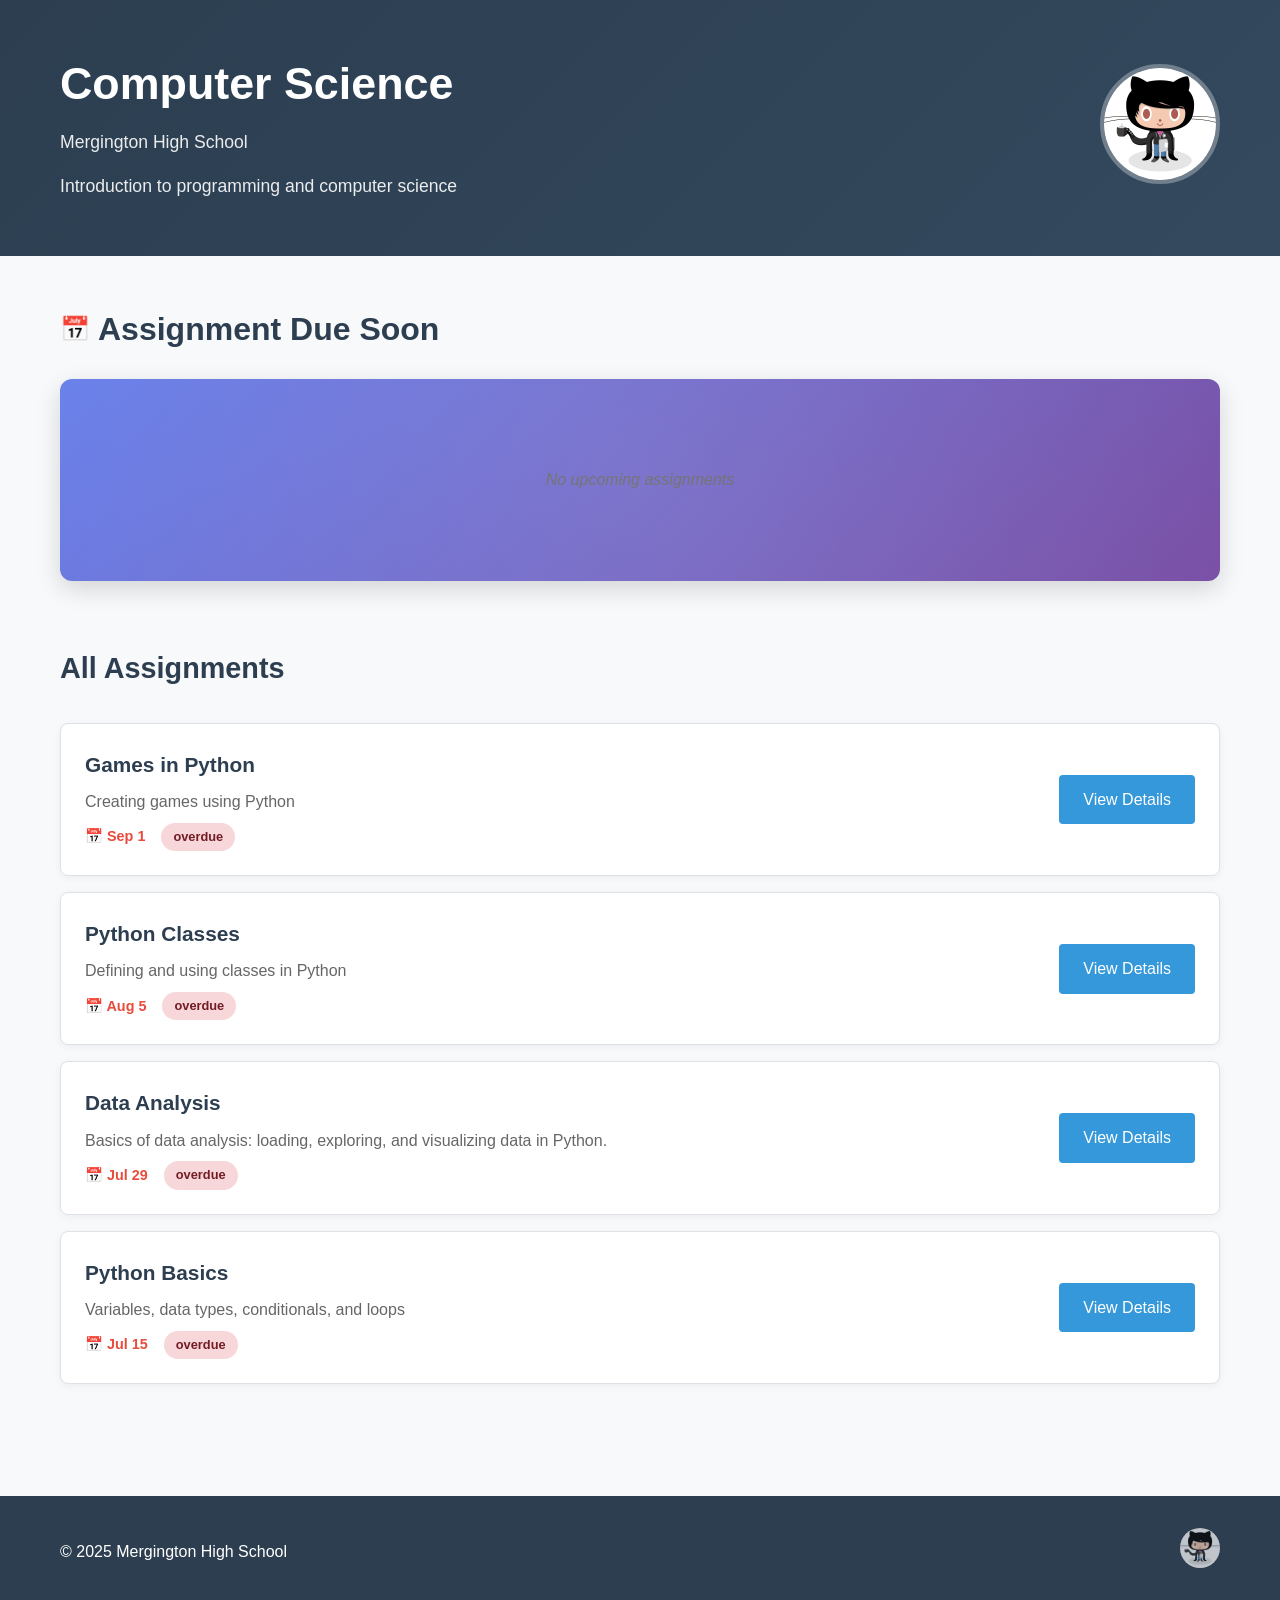
==== index.html @ f7cdb2bb "Initial commit" ====
<!DOCTYPE html>
<html lang="en">
  <head>
    <meta charset="UTF-8" />
    <meta name="viewport" content="width=device-width, initial-scale=1.0" />
    <title>Mergington High School - Computer Science</title>
    <link rel="stylesheet" href="assets/css/styles.css" />
  </head>
  <body>
    <header class="header">
      <div class="container">
        <div class="header-content">
          <div class="header-text">
            <h1 id="course-title">Computer Science</h1>
            <p id="course-info">Loading course information...</p>
            <p id="course-description" class="course-desc">Access your assignments and course materials below.</p>
          </div>
          <div class="header-mascot">
            <img src="assets/images/codercat.jpg" alt="Codercat" class="octocat-mascot" />
          </div>
        </div>
      </div>
    </header>

    <main class="main">
      <div class="container">
        <!-- Next Due Assignment Section -->
        <section class="next-due-section">
          <h2><span class="highlight-text">📅</span> Assignment Due Soon</h2>
          <div id="next-due-assignment" class="next-due-card">
            <div class="loading">Loading next assignment...</div>
          </div>
        </section>

        <!-- All Assignments Section -->
        <section class="assignments">
          <h2>All Assignments</h2>
          <div id="assignments-list" class="assignments-list">
            <!-- Assignments will be loaded dynamically -->
            <div class="loading">Loading assignments...</div>
          </div>
        </section>
      </div>
    </main>

    <footer class="footer">
      <div class="container">
        <div class="footer-content">
          <p>&copy; 2025 Mergington High School</p>
          <div class="footer-octocat">
            <img src="assets/images/codercat.jpg" alt="Footer Codercat" class="footer-mascot" />
          </div>
        </div>
      </div>
    </footer>

    <script src="assets/js/script.js"></script>
  </body>
</html>
---- assets/css/styles.css ----
/* Mergington High School - Computer Science Portal Styles */

:root {
  --primary-color: #2c3e50;
  --secondary-color: #3498db;
  --accent-color: #e74c3c;
  --background-color: #f8f9fa;
  --text-color: #2c3e50;
  --border-color: #dee2e6;
  --shadow: 0 2px 4px rgba(0, 0, 0, 0.1);
}

* {
  margin: 0;
  padding: 0;
  box-sizing: border-box;
}

body {
  font-family: "Segoe UI", Tahoma, Geneva, Verdana, sans-serif;
  line-height: 1.6;
  color: var(--text-color);
  background-color: var(--background-color);
}

.container {
  max-width: 1200px;
  margin: 0 auto;
  padding: 0 20px;
}

/* Header */
.header {
  background: linear-gradient(135deg, var(--primary-color), #34495e);
  color: white;
  padding: 3rem 0;
}

.header-content {
  display: flex;
  justify-content: space-between;
  align-items: center;
  gap: 2rem;
}

.header-text {
  flex: 1;
}

.header h1 {
  font-size: 2.8rem;
  margin-bottom: 0.5rem;
  font-weight: 700;
}

.header p {
  font-size: 1.1rem;
  opacity: 0.9;
  margin-bottom: 0.5rem;
}

.course-desc {
  font-size: 1rem;
  opacity: 0.8;
  margin-top: 1rem;
}

.header-mascot {
  flex-shrink: 0;
}

.octocat-mascot {
  width: 120px;
  height: 120px;
  border-radius: 50%;
  border: 4px solid rgba(255, 255, 255, 0.3);
  object-fit: cover;
  animation: float 3s ease-in-out infinite;
}

@keyframes float {
  0%, 100% { transform: translateY(0px); }
  50% { transform: translateY(-10px); }
}

/* Main Content */
.main {
  padding: 3rem 0;
}

/* Next Due Assignment Section */
.next-due-section {
  margin-bottom: 4rem;
}

.next-due-section h2 {
  color: var(--primary-color);
  margin-bottom: 1.5rem;
  font-size: 2rem;
  display: flex;
  align-items: center;
  gap: 0.5rem;
}

.highlight-text {
  font-size: 1.5rem;
}

.next-due-card {
  background: linear-gradient(135deg, #667eea 0%, #764ba2 100%);
  color: white;
  padding: 2.5rem;
  border-radius: 12px;
  box-shadow: 0 8px 25px rgba(0, 0, 0, 0.15);
  position: relative;
  overflow: hidden;
}

.next-due-card::before {
  content: '';
  position: absolute;
  top: -50%;
  right: -50%;
  width: 200%;
  height: 200%;
  background: radial-gradient(circle, rgba(255,255,255,0.1) 0%, transparent 70%);
  animation: shimmer 4s ease-in-out infinite;
}

@keyframes shimmer {
  0%, 100% { transform: rotate(0deg); }
  50% { transform: rotate(180deg); }
}

.next-due-card h3 {
  font-size: 2rem;
  margin-bottom: 1rem;
  position: relative;
  z-index: 2;
}

.next-due-card p {
  font-size: 1.1rem;
  margin-bottom: 1.5rem;
  opacity: 0.9;
  position: relative;
  z-index: 2;
}

.next-due-meta {
  display: flex;
  justify-content: space-between;
  align-items: center;
  margin-bottom: 1.5rem;
  position: relative;
  z-index: 2;
}

.next-due-date {
  background: rgba(255, 255, 255, 0.2);
  padding: 0.5rem 1rem;
  border-radius: 20px;
  font-weight: bold;
}

.next-due-urgency {
  padding: 0.5rem 1rem;
  border-radius: 20px;
  font-weight: bold;
  background: rgba(231, 76, 60, 0.9);
}

.next-due-urgency.medium {
  background: rgba(241, 196, 15, 0.9);
}

.next-due-urgency.low {
  background: rgba(39, 174, 96, 0.9);
}

.next-due-actions {
  position: relative;
  z-index: 2;
}

.btn-next-due {
  background: rgba(255, 255, 255, 0.2);
  color: white;
  border: 2px solid rgba(255, 255, 255, 0.3);
  padding: 1rem 2rem;
  font-size: 1.1rem;
  font-weight: 600;
  transition: all 0.3s ease;
}

.btn-next-due:hover {
  background: rgba(255, 255, 255, 0.1);
  border-color: rgba(255, 255, 255, 0.5);
  transform: translateY(-2px);
}

/* Assignments Grid */
.assignments h2 {
  color: var(--primary-color);
  margin-bottom: 2rem;
  font-size: 1.8rem;
}

.assignments-list {
  display: flex;
  flex-direction: column;
  gap: 1rem;
}

.assignment-row {
  background: white;
  border-radius: 8px;
  padding: 1.5rem;
  box-shadow: 0 2px 8px rgba(0, 0, 0, 0.05);
  border: 1px solid var(--border-color);
  transition: all 0.2s ease;
  display: flex;
  justify-content: space-between;
  align-items: center;
}

.assignment-row:hover {
  box-shadow: 0 4px 15px rgba(0, 0, 0, 0.1);
  transform: translateX(5px);
}

.assignment-info {
  flex: 1;
}

.assignment-info h3 {
  color: var(--primary-color);
  margin-bottom: 0.5rem;
  font-size: 1.3rem;
}

.assignment-info p {
  color: #666;
  margin-bottom: 0.5rem;
}

.assignment-quick-meta {
  display: flex;
  gap: 1rem;
  align-items: center;
  font-size: 0.9rem;
}

.assignment-actions-compact {
  display: flex;
  gap: 1rem;
  align-items: center;
}



.due-date {
  color: var(--accent-color);
  font-weight: bold;
}

.status {
  padding: 0.25rem 0.75rem;
  border-radius: 20px;
  font-size: 0.8rem;
  font-weight: bold;
}

.status.active {
  background-color: #d4edda;
  color: #155724;
}

.status.overdue {
  background-color: #f8d7da;
  color: #721c24;
}

/* Buttons */
.btn {
  display: inline-block;
  padding: 0.75rem 1.5rem;
  text-decoration: none;
  border-radius: 4px;
  transition: all 0.2s ease;
  font-weight: 500;
  text-align: center;
  border: none;
  cursor: pointer;
}

.btn-primary {
  background-color: var(--secondary-color);
  color: white;
}

.btn-primary:hover {
  background-color: #2980b9;
}

.btn-download {
  background-color: var(--accent-color);
  color: white;
  font-size: 0.9rem;
  margin-left: 0.5rem;
}

.btn-download:hover {
  background-color: #c0392b;
}

.assignment-actions {
  display: flex;
  gap: 0.5rem;
  flex-wrap: wrap;
}

/* Assignment Page */
.assignment-header {
  background-color: white;
  padding: 2rem 0;
  border-bottom: 1px solid var(--border-color);
}

.assignment-content {
  background-color: white;
  padding: 2rem;
  margin: 2rem 0;
  border-radius: 8px;
  box-shadow: var(--shadow);
}

.assignment-content h1,
.assignment-content h2,
.assignment-content h3 {
  color: var(--primary-color);
  margin-top: 2rem;
  margin-bottom: 1rem;
}

.assignment-content h1:first-child {
  margin-top: 0;
}

.assignment-content ul {
  padding-left: 2rem;
  margin-bottom: 1rem;
}

.assignment-content li {
  margin-bottom: 0.5rem;
}

.downloads-section {
  background-color: #f8f9fa;
  padding: 1.5rem;
  border-radius: 8px;
  margin: 2rem 0;
  border-left: 4px solid var(--secondary-color);
}

.downloads-section h3 {
  margin-bottom: 1rem;
  color: var(--primary-color);
}

/* Navigation */
.nav-back {
  display: inline-block;
  margin-bottom: 2rem;
  color: var(--secondary-color);
  text-decoration: none;
  font-weight: 500;
}

.nav-back:hover {
  text-decoration: underline;
}

/* Loading and Error States */
.loading {
  text-align: center;
  padding: 3rem;
  color: #666;
  font-style: italic;
}

.error {
  background-color: #f8d7da;
  color: #721c24;
  padding: 1rem;
  border-radius: 4px;
  margin: 1rem 0;
}

/* Footer */
.footer {
  background-color: var(--primary-color);
  color: white;
  padding: 2rem 0;
  margin-top: 4rem;
}

.footer-content {
  display: flex;
  justify-content: space-between;
  align-items: center;
}

.footer-mascot {
  width: 40px;
  height: 40px;
  border-radius: 50%;
  object-fit: cover;
  opacity: 0.7;
  transition: opacity 0.3s ease;
}

.footer-mascot:hover {
  opacity: 1;
}

/* Responsive Design */
@media (max-width: 768px) {
  .header h1 {
    font-size: 2rem;
  }
  
  .header-content {
    flex-direction: column;
    text-align: center;
  }
  
  .octocat-mascot {
    width: 80px;
    height: 80px;
  }
  
  .next-due-card {
    padding: 2rem;
  }
  
  .next-due-meta {
    flex-direction: column;
    align-items: flex-start;
    gap: 1rem;
  }

  .assignment-row {
    flex-direction: column;
    align-items: flex-start;
    gap: 1rem;
  }
  
  .assignment-actions-compact {
    width: 100%;
    justify-content: flex-start;
  }
  
  .footer-content {
    flex-direction: column;
    gap: 1rem;
    text-align: center;
  }

  .assignment-actions {
    flex-direction: column;
  }
}
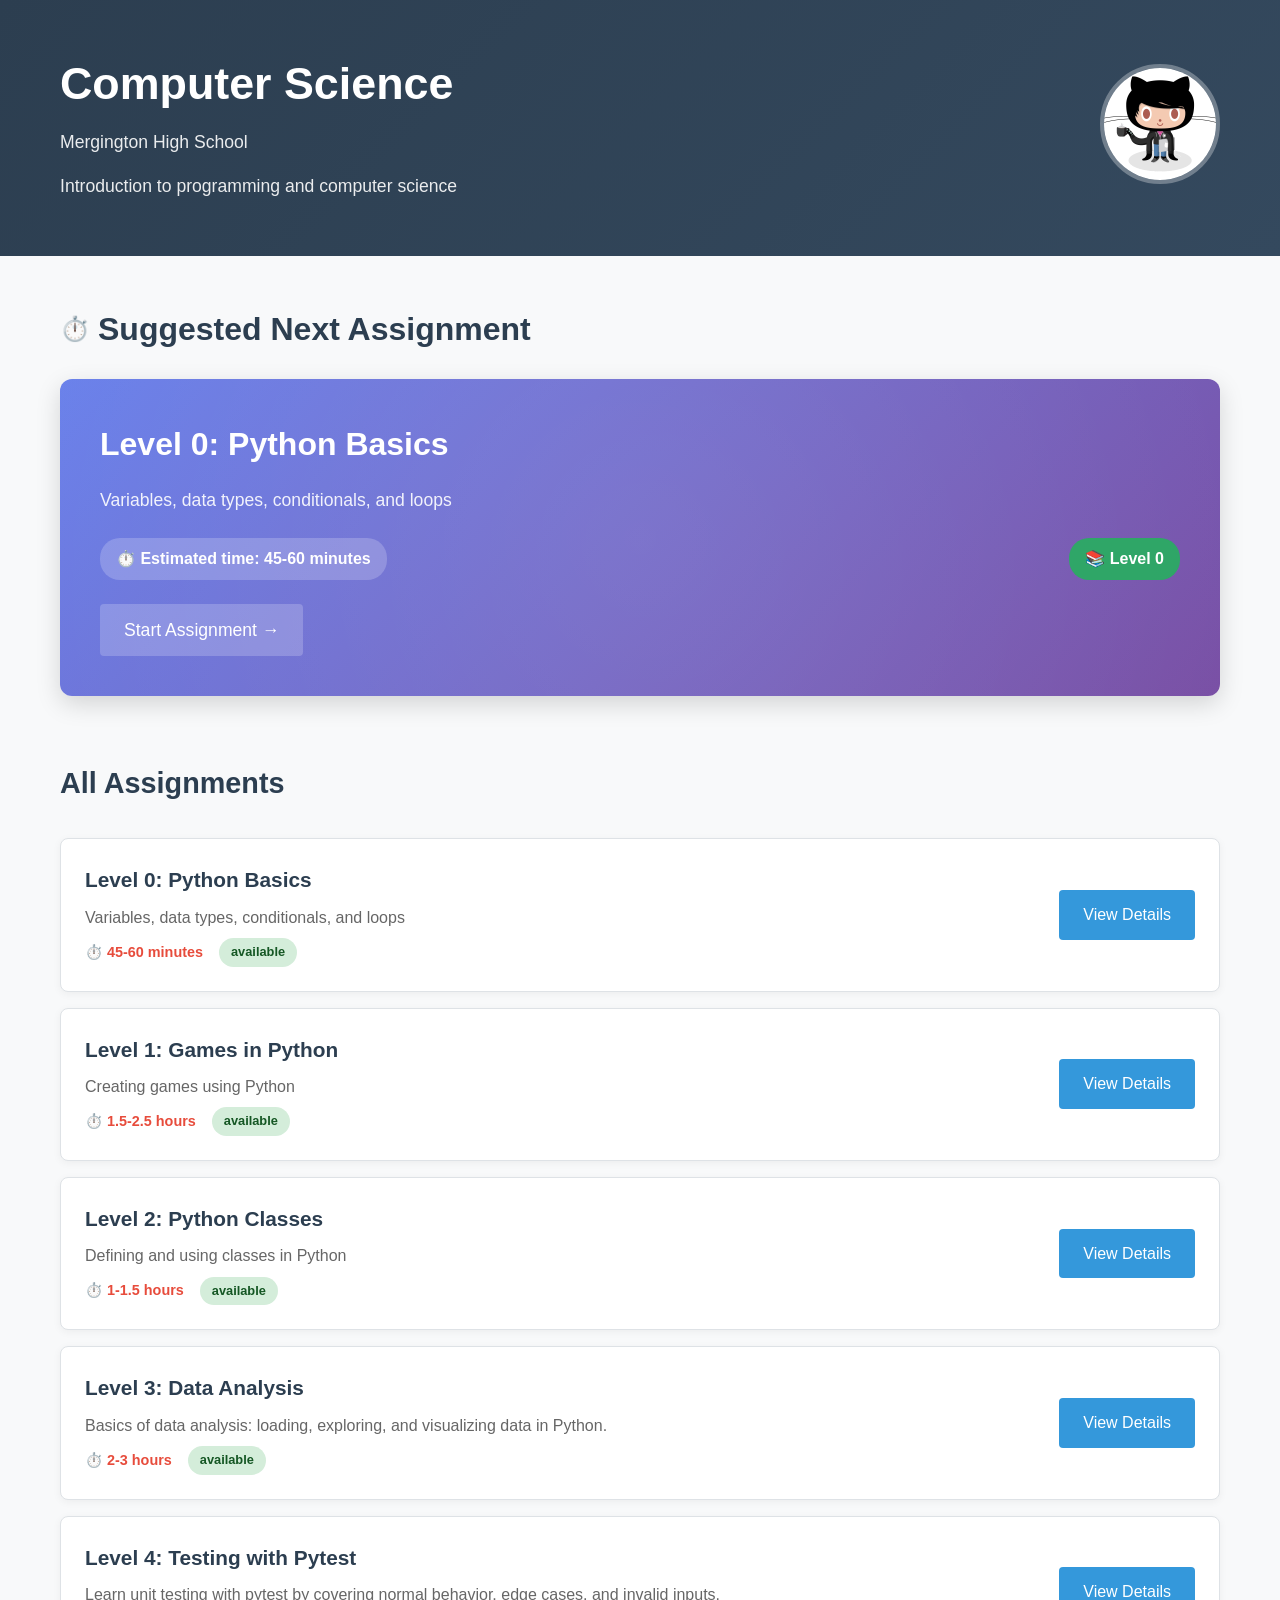
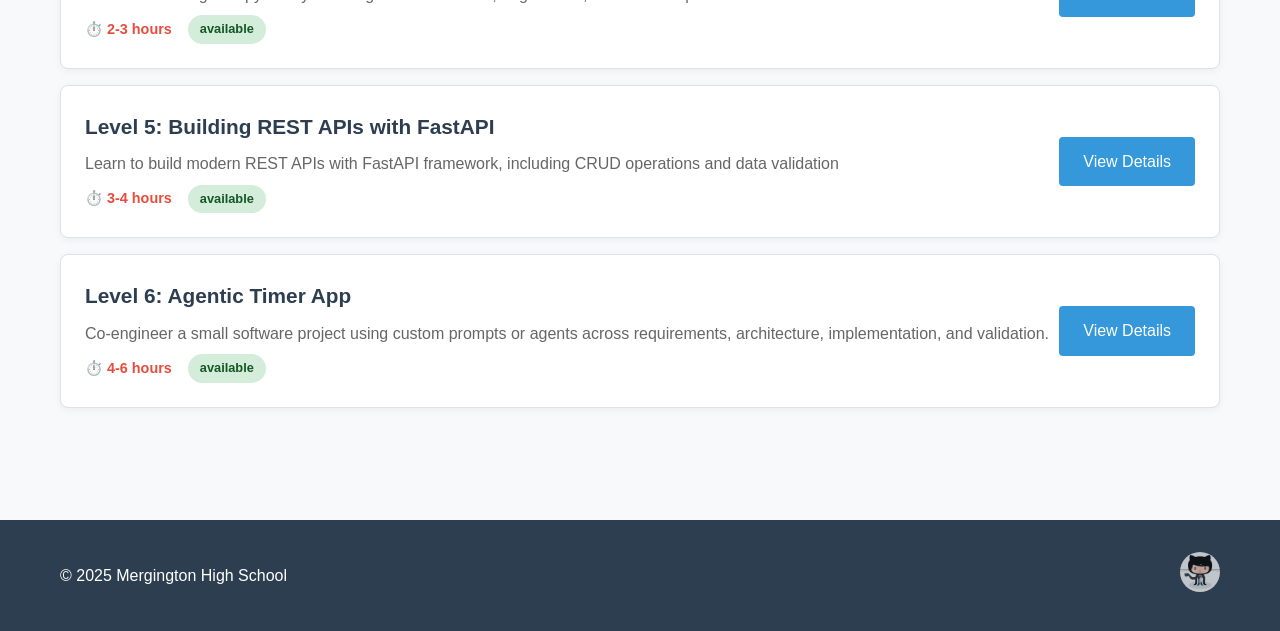
==== commit 53945e2a: "Add agentic assignment guidelines, update assignment configurations, and enhance UI elements - Intro" ====
--- a/index.html
+++ b/index.html
@@ -24,11 +24,11 @@
 
     <main class="main">
       <div class="container">
-        <!-- Next Due Assignment Section -->
+        <!-- Suggested Assignment Section -->
         <section class="next-due-section">
-          <h2><span class="highlight-text">📅</span> Assignment Due Soon</h2>
+          <h2><span class="highlight-text">⏱️</span> Suggested Next Assignment</h2>
           <div id="next-due-assignment" class="next-due-card">
-            <div class="loading">Loading next assignment...</div>
+            <div class="loading">Loading suggested assignment...</div>
           </div>
         </section>
 
--- a/assets/css/styles.css
+++ b/assets/css/styles.css
@@ -259,7 +259,7 @@
 
 
 
-.due-date {
+.time-estimate {
   color: var(--accent-color);
   font-weight: bold;
 }
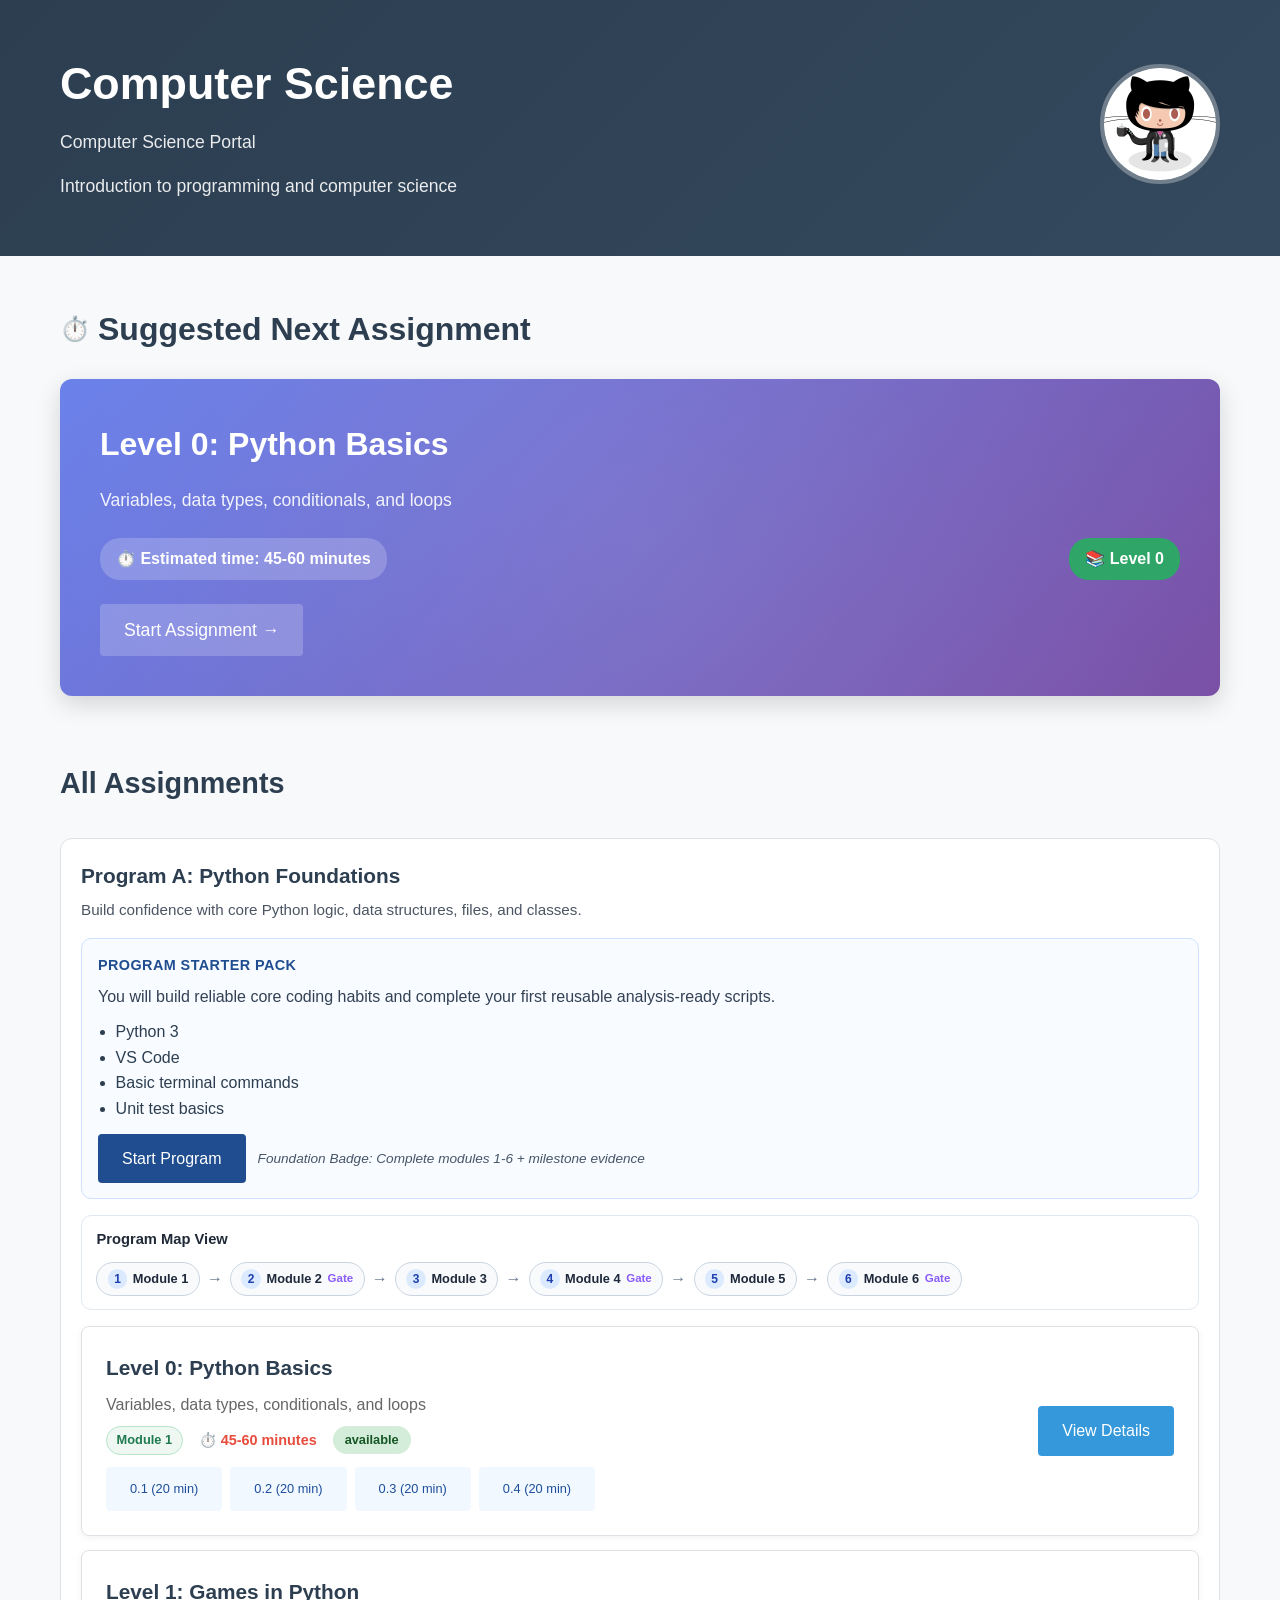
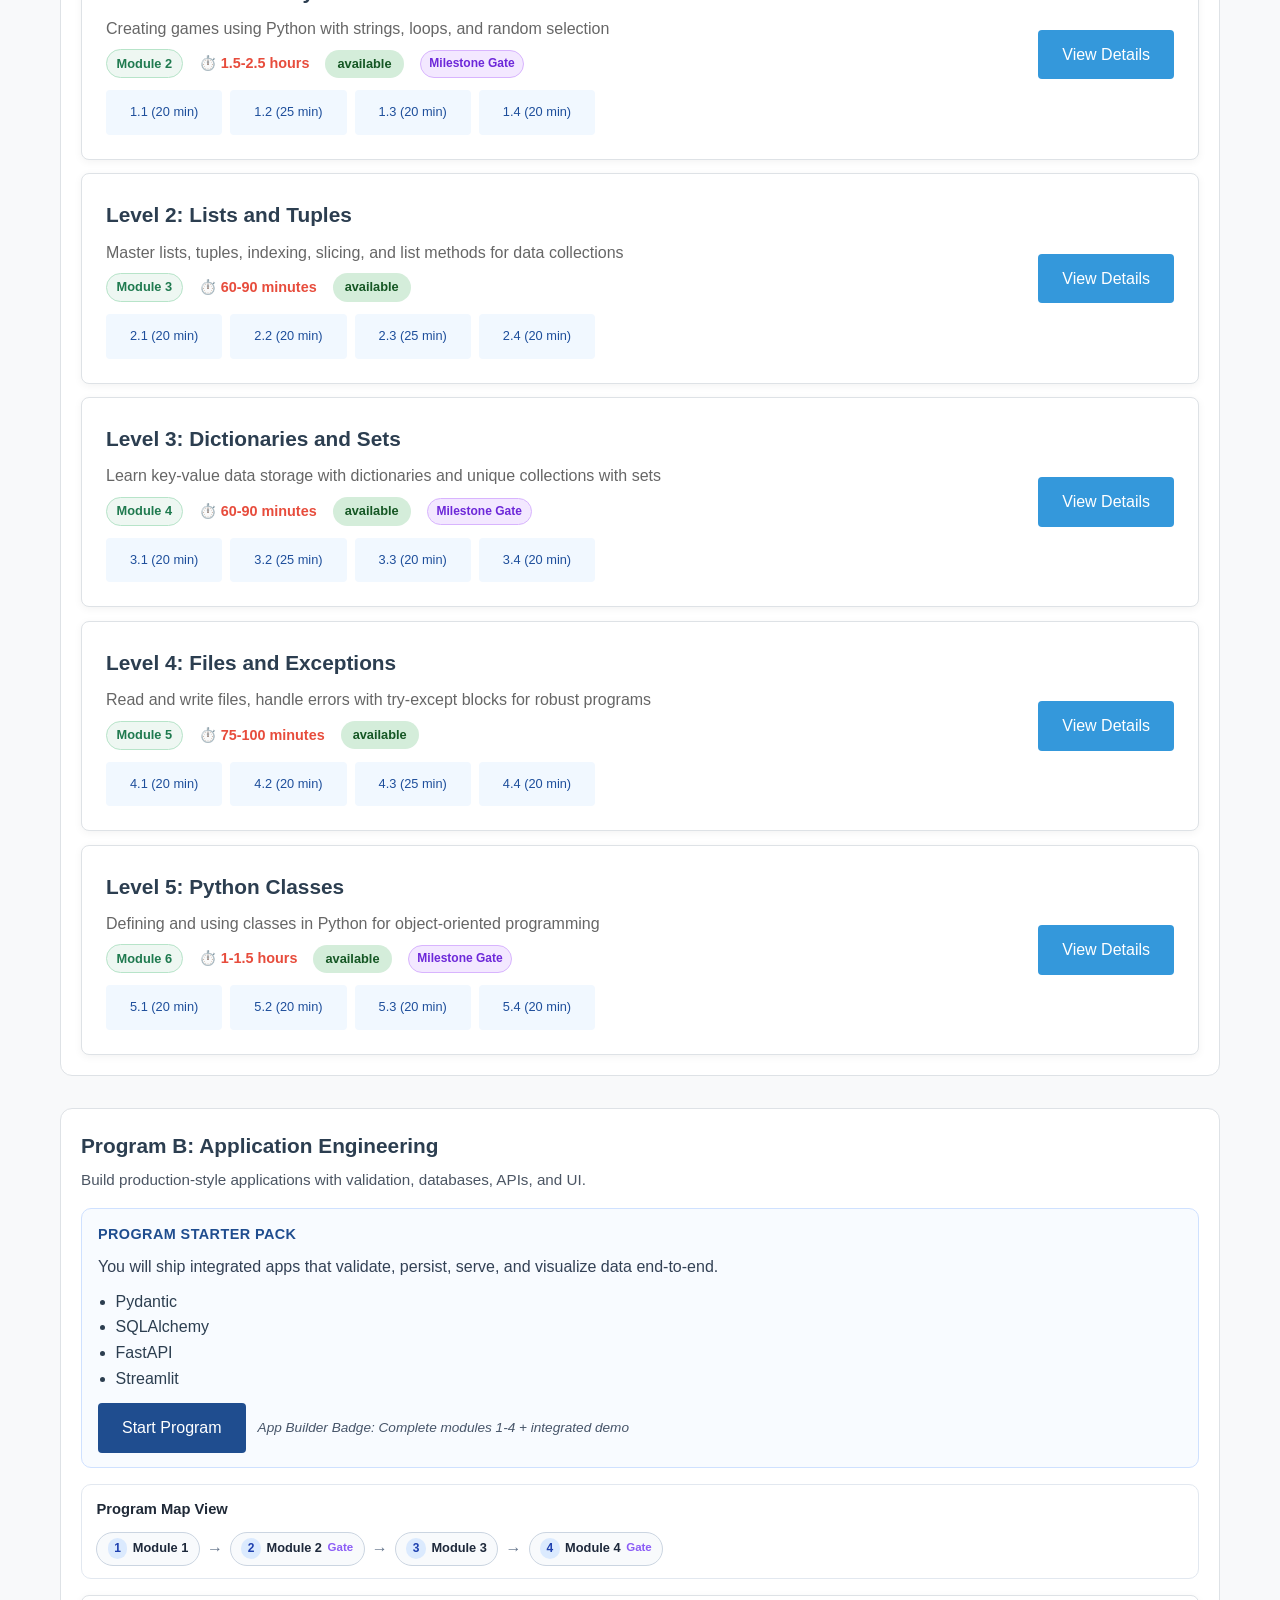
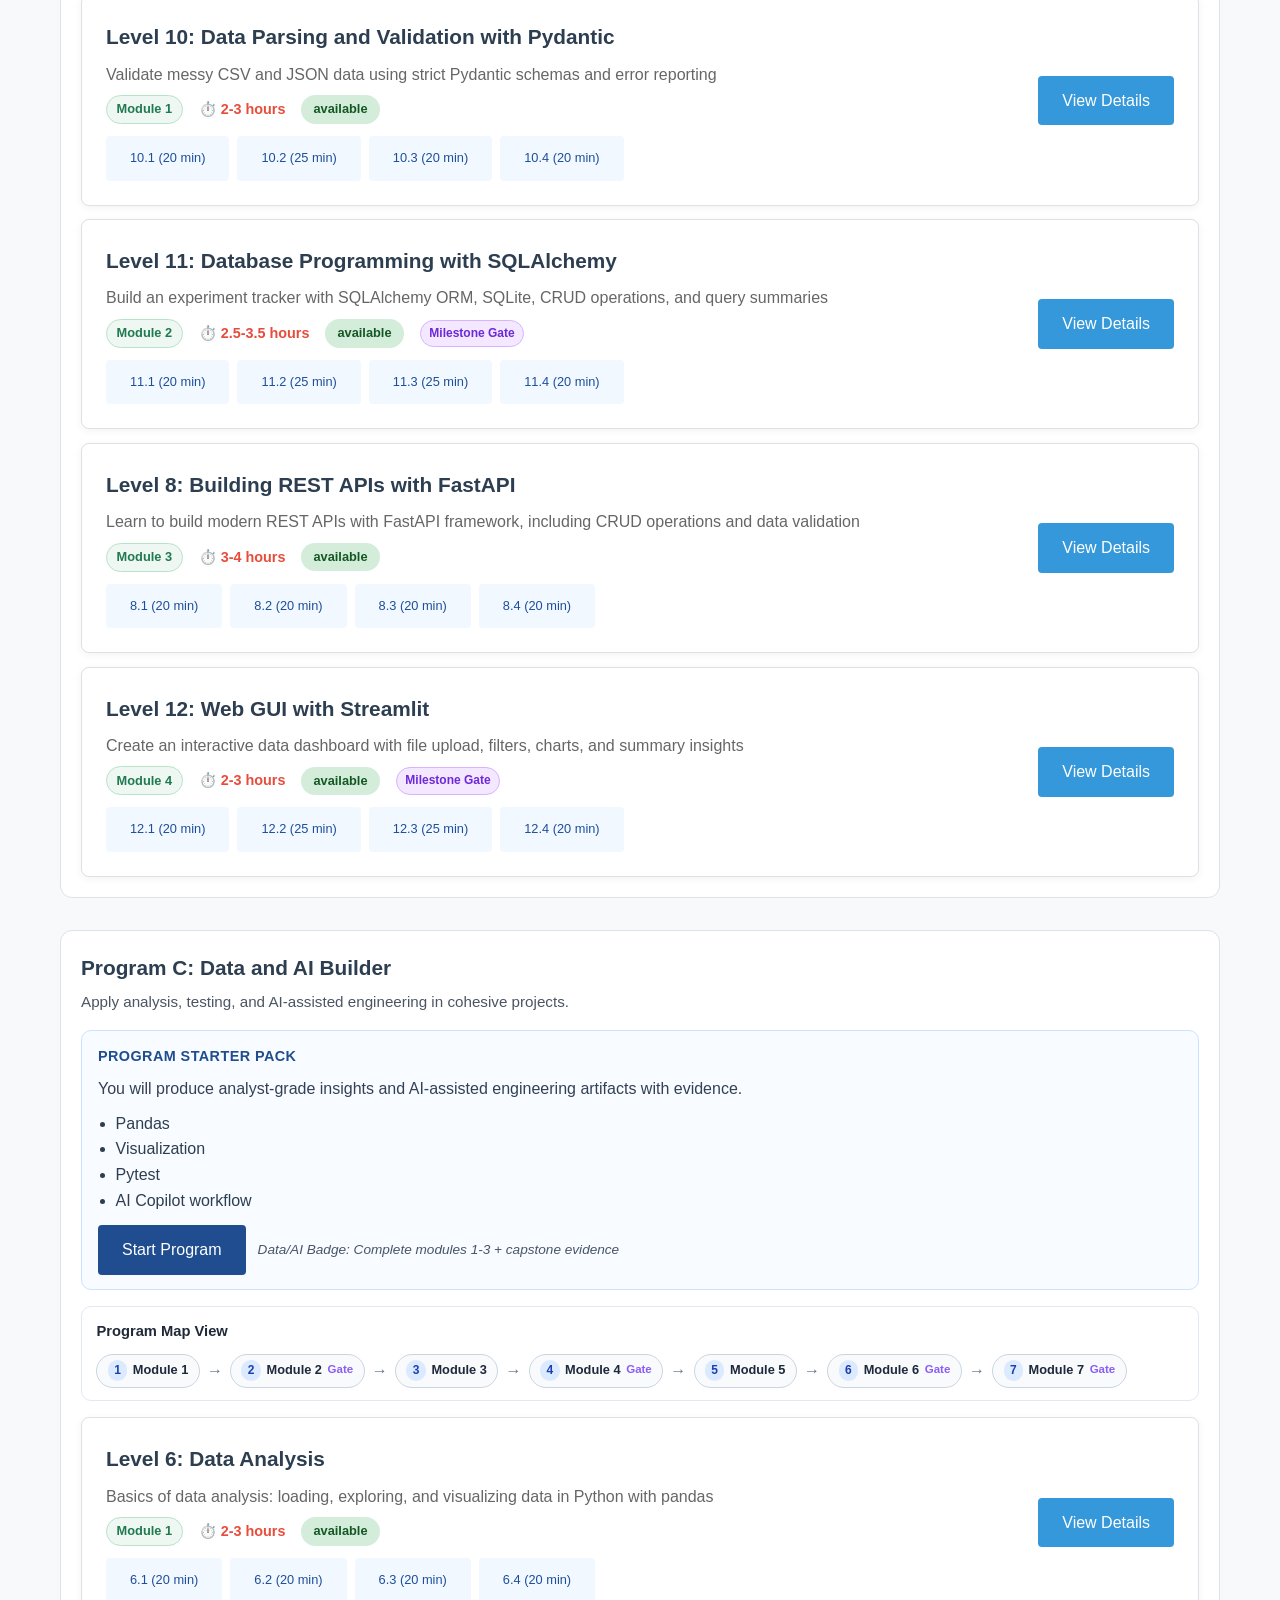
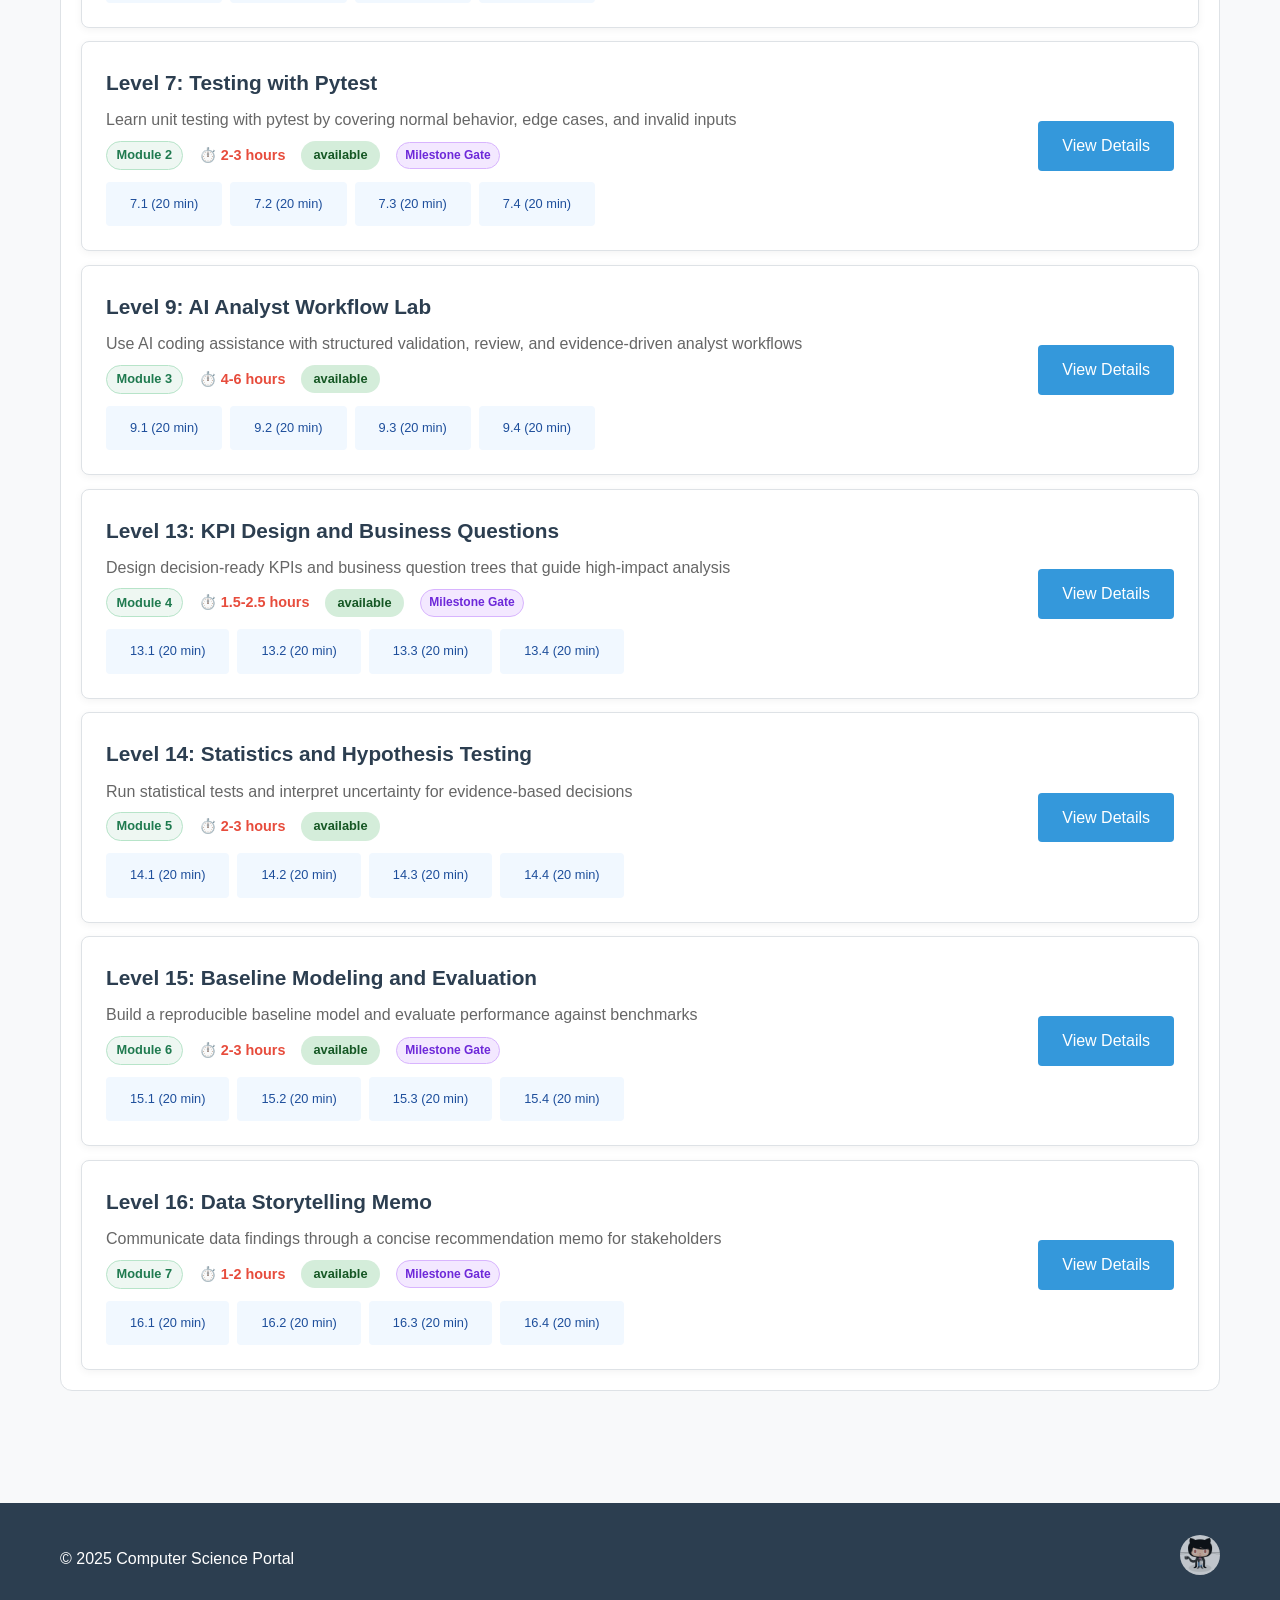
==== commit 9c852ce3: "Refactor assignments and update curriculum structure - Updated assignment titles and objectives to r" ====
--- a/index.html
+++ b/index.html
@@ -3,7 +3,7 @@
   <head>
     <meta charset="UTF-8" />
     <meta name="viewport" content="width=device-width, initial-scale=1.0" />
-    <title>Mergington High School - Computer Science</title>
+    <title>Computer Science Portal</title>
     <link rel="stylesheet" href="assets/css/styles.css" />
   </head>
   <body>
@@ -46,7 +46,7 @@
     <footer class="footer">
       <div class="container">
         <div class="footer-content">
-          <p>&copy; 2025 Mergington High School</p>
+          <p>&copy; 2025 Computer Science Portal</p>
           <div class="footer-octocat">
             <img src="assets/images/codercat.jpg" alt="Footer Codercat" class="footer-mascot" />
           </div>
--- a/assets/css/styles.css
+++ b/assets/css/styles.css
@@ -1,4 +1,4 @@
-/* Mergington High School - Computer Science Portal Styles */
+/* Computer Science Portal Styles */
 
 :root {
   --primary-color: #2c3e50;
@@ -209,7 +209,150 @@
 .assignments-list {
   display: flex;
   flex-direction: column;
-  gap: 1rem;
+  gap: 2rem;
+}
+
+.program-section {
+  background: #ffffff;
+  border: 1px solid var(--border-color);
+  border-radius: 12px;
+  padding: 1.25rem;
+}
+
+.program-title {
+  color: var(--primary-color);
+  font-size: 1.3rem;
+  margin-bottom: 0.35rem;
+}
+
+.program-description {
+  color: #4b5563;
+  margin-bottom: 1rem;
+  font-size: 0.95rem;
+}
+
+.program-assignment-list {
+  display: flex;
+  flex-direction: column;
+  gap: 0.85rem;
+}
+
+.starter-pack-card {
+  background: #f8fbff;
+  border: 1px solid #cfe1ff;
+  border-radius: 10px;
+  margin-bottom: 1rem;
+  padding: 0.9rem 1rem;
+}
+
+.starter-pack-head {
+  color: #1f4d8f;
+  font-size: 0.9rem;
+  font-weight: 700;
+  letter-spacing: 0.03em;
+  text-transform: uppercase;
+}
+
+.starter-pack-outcome {
+  color: #334155;
+  margin: 0.45rem 0 0.6rem;
+}
+
+.starter-pack-tools {
+  margin: 0;
+  padding-left: 1.1rem;
+}
+
+.starter-pack-actions {
+  align-items: center;
+  display: flex;
+  flex-wrap: wrap;
+  gap: 0.75rem;
+  margin-top: 0.75rem;
+}
+
+.btn-starter {
+  background: #1f4d8f;
+  color: #fff;
+}
+
+.starter-badge-goal {
+  color: #475569;
+  font-size: 0.85rem;
+  font-style: italic;
+}
+
+.program-map-wrap {
+  background: #fff;
+  border: 1px solid #e2e8f0;
+  border-radius: 10px;
+  margin-bottom: 1rem;
+  padding: 0.8rem 0.9rem;
+}
+
+.program-map-title {
+  color: #1f2937;
+  font-size: 0.92rem;
+  font-weight: 700;
+  margin-bottom: 0.65rem;
+}
+
+.program-map-track {
+  align-items: center;
+  display: flex;
+  flex-wrap: wrap;
+  gap: 0.45rem;
+}
+
+.program-map-node {
+  background: #f8fafc;
+  border: 1px solid #cbd5e1;
+  border-radius: 999px;
+  color: #1e293b;
+  display: inline-flex;
+  gap: 0.35rem;
+  padding: 0.35rem 0.65rem;
+  text-decoration: none;
+}
+
+.program-map-node:hover {
+  background: #e2e8f0;
+}
+
+.program-map-index {
+  background: #dbeafe;
+  border-radius: 999px;
+  color: #1e40af;
+  font-size: 0.75rem;
+  font-weight: 700;
+  line-height: 1;
+  padding: 0.25rem 0.4rem;
+}
+
+.program-map-label {
+  font-size: 0.8rem;
+  font-weight: 600;
+}
+
+.program-map-gate {
+  color: #8b5cf6;
+  font-size: 0.72rem;
+  font-weight: 700;
+}
+
+.program-map-arrow {
+  color: #64748b;
+  font-weight: 700;
+}
+
+.milestone-chip {
+  background: #f3e8ff;
+  border: 1px solid #d8b4fe;
+  border-radius: 999px;
+  color: #6d28d9;
+  font-size: 0.75rem;
+  font-weight: 700;
+  padding: 0.2rem 0.55rem;
 }
 
 .assignment-row {
@@ -251,10 +394,39 @@
   font-size: 0.9rem;
 }
 
+.module-sequence {
+  background: #eef7f2;
+  color: #1f7a4f;
+  border: 1px solid #b7e4c9;
+  border-radius: 999px;
+  font-weight: 600;
+  padding: 0.2rem 0.6rem;
+  font-size: 0.8rem;
+}
+
 .assignment-actions-compact {
   display: flex;
   gap: 1rem;
   align-items: center;
+}
+
+.assignment-chunks {
+  display: flex;
+  flex-wrap: wrap;
+  gap: 0.5rem;
+  margin-top: 0.75rem;
+}
+
+.btn-chunk {
+  background: #f1f8ff;
+  border: 1px solid #b7d4ff;
+  color: #1d4e9b;
+  font-size: 0.8rem;
+  padding: 0.4rem 0.65rem;
+}
+
+.btn-chunk:hover {
+  background: #dcecff;
 }
 
 
@@ -367,6 +539,93 @@
 .downloads-section h3 {
   margin-bottom: 1rem;
   color: var(--primary-color);
+}
+
+.progress-banner {
+  background: #f7fbff;
+  border: 1px solid #cfe3ff;
+  border-radius: 8px;
+  margin-bottom: 1.5rem;
+  padding: 1rem;
+}
+
+.progress-grid {
+  display: grid;
+  gap: 1rem;
+  grid-template-columns: repeat(auto-fit, minmax(220px, 1fr));
+}
+
+.progress-card h3 {
+  color: var(--primary-color);
+  font-size: 1rem;
+  margin: 0 0 0.35rem;
+}
+
+.progress-link {
+  color: var(--secondary-color);
+  font-weight: 600;
+  text-decoration: none;
+}
+
+.progress-link:hover {
+  text-decoration: underline;
+}
+
+.progress-empty {
+  color: #5f6b7a;
+  font-style: italic;
+}
+
+.narrative-flow-card {
+  background: #fffbeb;
+  border: 1px solid #fde68a;
+  border-radius: 8px;
+  margin-bottom: 1rem;
+  padding: 0.9rem 1rem;
+}
+
+.narrative-flow-card h3 {
+  color: #92400e;
+  margin: 0 0 0.5rem;
+}
+
+.narrative-flow-card p {
+  color: #3f3f46;
+  margin: 0.3rem 0;
+}
+
+.narrative-hook {
+  font-style: italic;
+}
+
+.narrative-meta {
+  display: flex;
+  flex-wrap: wrap;
+  gap: 0.45rem;
+  margin-top: 0.5rem;
+}
+
+.narrative-pill {
+  background: #fff;
+  border: 1px solid #fcd34d;
+  border-radius: 999px;
+  color: #78350f;
+  font-size: 0.78rem;
+  font-weight: 600;
+  padding: 0.2rem 0.55rem;
+}
+
+.milestone-gate-card {
+  background: #f5f3ff;
+  border: 1px solid #ddd6fe;
+  border-radius: 8px;
+  color: #4c1d95;
+  margin-bottom: 1rem;
+  padding: 0.85rem 1rem;
+}
+
+.milestone-gate-card p {
+  margin: 0.35rem 0 0;
 }
 
 /* Navigation */
@@ -472,3 +731,296 @@
     flex-direction: column;
   }
 }
+
+/* Interactive Exercise Styles */
+.exercise-container {
+  background: #f8f9fa;
+  border: 2px solid #dee2e6;
+  border-radius: 8px;
+  padding: 1.5rem;
+  margin: 2rem 0;
+  position: relative;
+}
+
+.exercise-container::before {
+  content: "✏️ Interactive Exercise";
+  position: absolute;
+  top: -12px;
+  left: 20px;
+  background: var(--secondary-color);
+  color: white;
+  padding: 0.25rem 0.75rem;
+  border-radius: 4px;
+  font-size: 0.85rem;
+  font-weight: 600;
+}
+
+.exercise-code {
+  background: #2d2d2d;
+  border-radius: 6px;
+  padding: 1.5rem;
+  margin: 1rem 0;
+  font-family: 'Consolas', 'Monaco', 'Courier New', monospace;
+  font-size: 0.95rem;
+  line-height: 1.6;
+  position: relative;
+  overflow-x: auto;
+}
+
+.exercise-code code {
+  color: #f8f8f2;
+  background: transparent;
+  padding: 0;
+}
+
+.code-blank {
+  display: inline-block;
+  background: #3e3e3e;
+  border: 2px solid #4a9eff;
+  border-radius: 4px;
+  padding: 0.1rem 0.3rem;
+  min-width: 60px;
+  text-align: center;
+  position: relative;
+  animation: pulse 2s ease-in-out infinite;
+}
+
+@keyframes pulse {
+  0%, 100% { border-color: #4a9eff; }
+  50% { border-color: #7cb9ff; }
+}
+
+.code-blank input {
+  background: transparent;
+  border: none;
+  color: #f8f8f2;
+  font-family: 'Consolas', 'Monaco', 'Courier New', monospace;
+  font-size: 0.95rem;
+  width: 100%;
+  min-width: 60px;
+  max-width: 200px;
+  padding: 0.2rem;
+  outline: none;
+  text-align: center;
+}
+
+.code-blank input::placeholder {
+  color: #666;
+}
+
+.code-blank input:focus {
+  background: rgba(74, 158, 255, 0.1);
+}
+
+.exercise-controls {
+  display: flex;
+  gap: 1rem;
+  margin-top: 1rem;
+  align-items: center;
+}
+
+.btn-check {
+  background: var(--secondary-color);
+  color: white;
+  border: none;
+  padding: 0.75rem 1.5rem;
+  border-radius: 6px;
+  font-weight: 600;
+  cursor: pointer;
+  transition: all 0.3s ease;
+  font-size: 1rem;
+}
+
+.btn-check:hover {
+  background: #2980b9;
+  transform: translateY(-2px);
+  box-shadow: 0 4px 8px rgba(0, 0, 0, 0.2);
+}
+
+.btn-check:active {
+  transform: translateY(0);
+}
+
+.btn-hint {
+  background: #95a5a6;
+  color: white;
+  border: none;
+  padding: 0.75rem 1.5rem;
+  border-radius: 6px;
+  font-weight: 600;
+  cursor: pointer;
+  transition: all 0.3s ease;
+  font-size: 1rem;
+}
+
+.btn-hint:hover {
+  background: #7f8c8d;
+}
+
+.btn-reset {
+  background: transparent;
+  color: #95a5a6;
+  border: 1px solid #95a5a6;
+  padding: 0.75rem 1.5rem;
+  border-radius: 6px;
+  font-weight: 600;
+  cursor: pointer;
+  transition: all 0.3s ease;
+  font-size: 1rem;
+}
+
+.btn-reset:hover {
+  background: #95a5a6;
+  color: white;
+}
+
+.exercise-feedback {
+  margin-top: 1rem;
+  padding: 1rem;
+  border-radius: 6px;
+  font-weight: 500;
+  display: none;
+}
+
+.exercise-feedback.show {
+  display: block;
+  animation: slideDown 0.3s ease-out;
+}
+
+@keyframes slideDown {
+  from {
+    opacity: 0;
+    transform: translateY(-10px);
+  }
+  to {
+    opacity: 1;
+    transform: translateY(0);
+  }
+}
+
+.exercise-feedback.correct {
+  background: #d4edda;
+  color: #155724;
+  border: 2px solid #c3e6cb;
+}
+
+.exercise-feedback.incorrect {
+  background: #f8d7da;
+  color: #721c24;
+  border: 2px solid #f5c6cb;
+}
+
+.exercise-feedback strong {
+  display: block;
+  margin-bottom: 0.5rem;
+  font-size: 1.1rem;
+}
+
+.exercise-hint {
+  background: #fff3cd;
+  border: 2px solid #ffeaa7;
+  color: #856404;
+  padding: 1rem;
+  border-radius: 6px;
+  margin-top: 1rem;
+  display: none;
+}
+
+.exercise-hint.show {
+  display: block;
+  animation: slideDown 0.3s ease-out;
+}
+
+.exercise-hint::before {
+  content: "💡 Hint: ";
+  font-weight: 600;
+}
+
+/* Code Syntax Adjustments for Prism */
+.assignment-content pre[class*="language-"] {
+  background: #2d2d2d;
+  border-radius: 6px;
+  border: none;
+  margin: 1rem 0;
+}
+
+.assignment-content code[class*="language-"] {
+  font-family: 'Consolas', 'Monaco', 'Courier New', monospace;
+  font-size: 0.95rem;
+}
+
+/* Progress Indicator */
+.exercise-progress {
+  display: flex;
+  align-items: center;
+  gap: 0.5rem;
+  font-size: 0.9rem;
+  color: #666;
+  margin-left: auto;
+}
+
+.exercise-progress .progress-icon {
+  font-size: 1.2rem;
+}
+
+/* Chunk Paging */
+.chunk-nav {
+  display: flex;
+  flex-wrap: wrap;
+  gap: 0.75rem;
+  margin: 1rem 0 1.25rem;
+}
+
+.chunk-btn {
+  background: #eef5ff;
+  border: 1px solid #bfd7ff;
+  border-radius: 999px;
+  color: #1f4f9b;
+  cursor: pointer;
+  font-size: 0.9rem;
+  font-weight: 600;
+  padding: 0.45rem 0.9rem;
+  transition: all 0.2s ease;
+}
+
+.chunk-btn:hover {
+  background: #dceaff;
+  border-color: #9ec0ff;
+}
+
+.chunk-btn.active {
+  background: var(--secondary-color);
+  border-color: var(--secondary-color);
+  color: #fff;
+}
+
+.chunk-pages {
+  background: #fff;
+  border: 1px solid var(--border-color);
+  border-radius: 8px;
+  padding: 1rem 1.25rem;
+}
+
+.chunk-page {
+  display: none;
+}
+
+.chunk-page.active {
+  display: block;
+}
+
+.chunk-controls {
+  display: flex;
+  gap: 0.75rem;
+  margin-top: 1rem;
+}
+
+.chunk-control-btn {
+  background: var(--secondary-color);
+  color: #fff;
+}
+
+.chunk-control-btn:disabled {
+  background: #9db6d3;
+  cursor: not-allowed;
+}
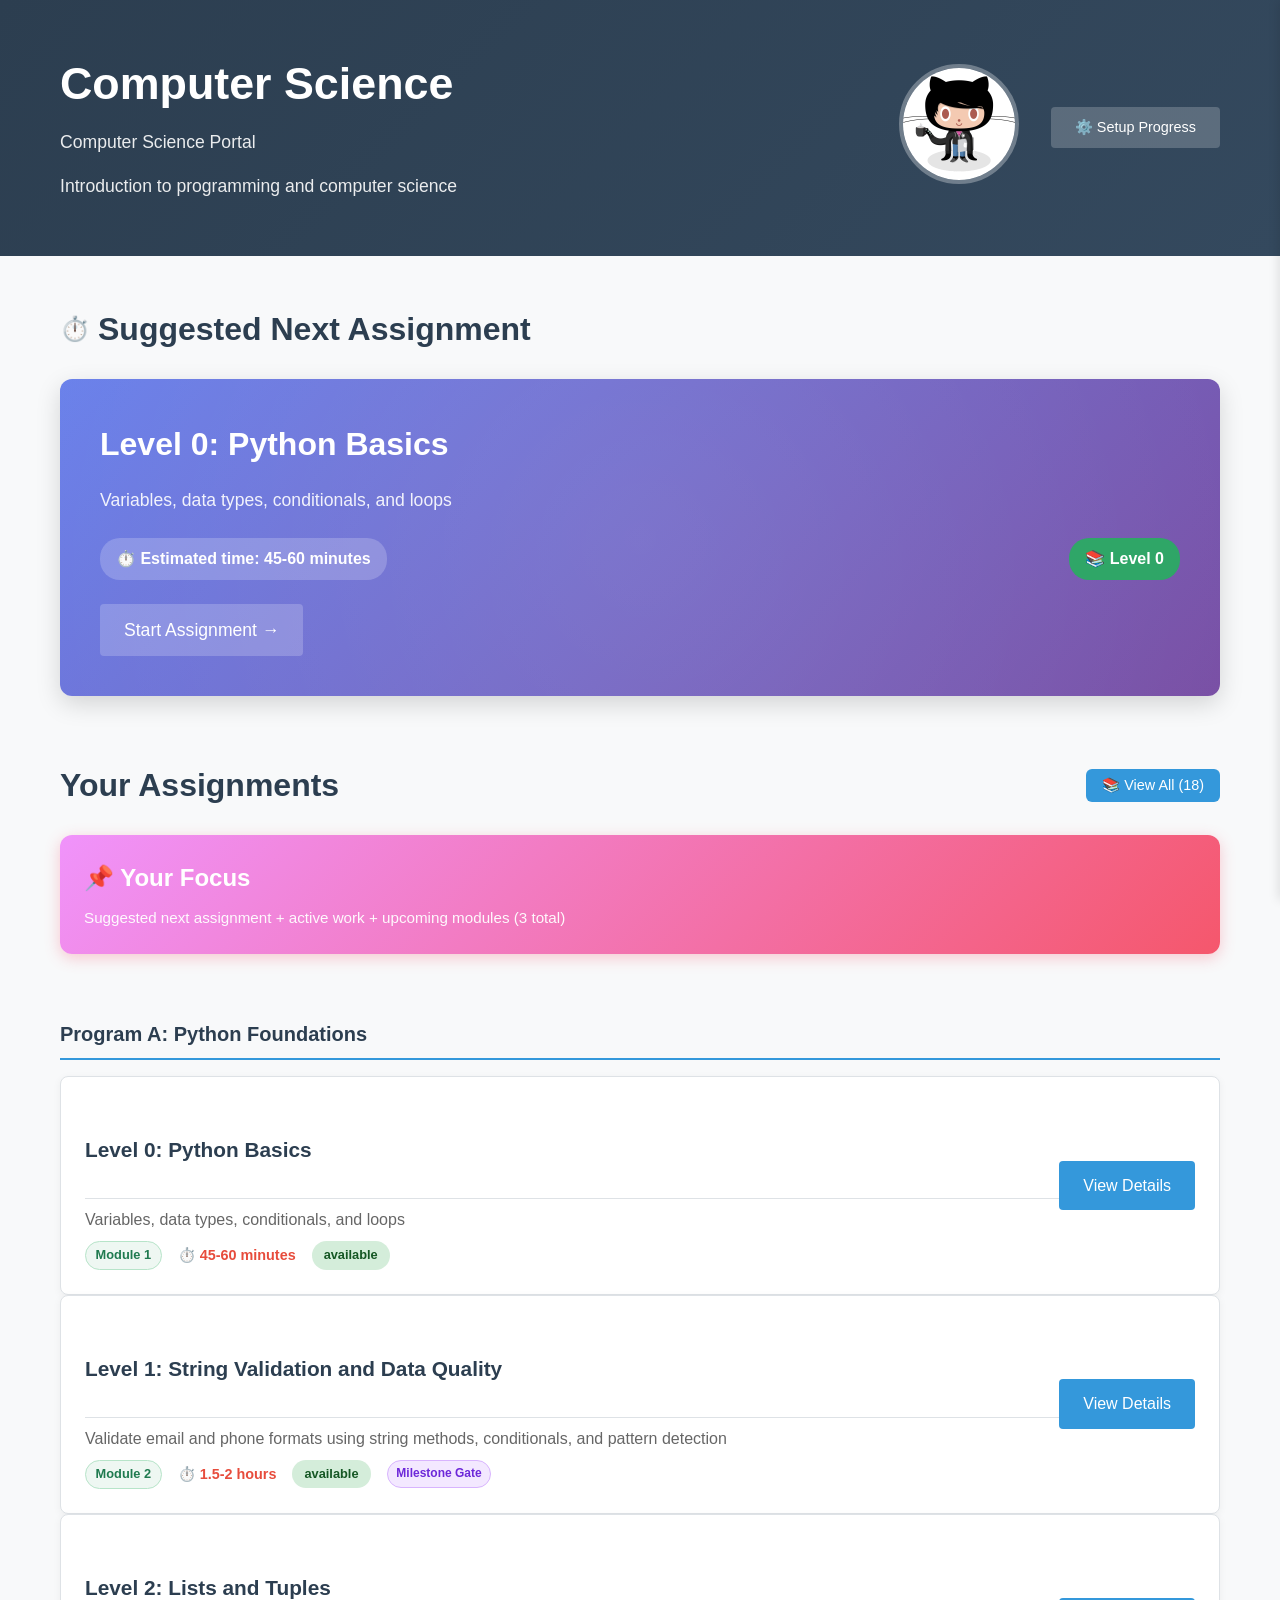
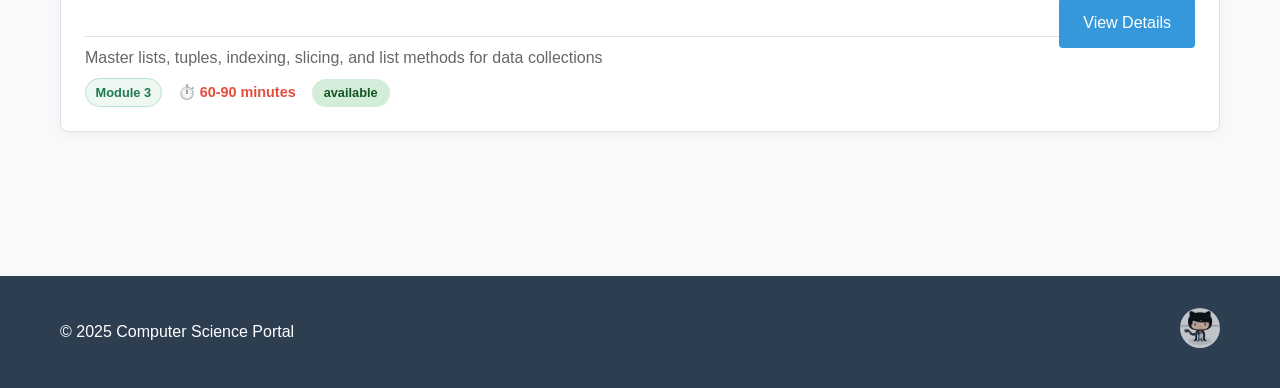
==== commit a14030a4: "Enhance Assignment Portal with Suggested and Upcoming Assignments - Implemented logic to suggest the" ====
--- a/index.html
+++ b/index.html
@@ -24,22 +24,38 @@
 
     <main class="main">
       <div class="container">
-        <!-- Suggested Assignment Section -->
-        <section class="next-due-section">
-          <h2><span class="highlight-text">⏱️</span> Suggested Next Assignment</h2>
-          <div id="next-due-assignment" class="next-due-card">
-            <div class="loading">Loading suggested assignment...</div>
+        <div class="portal-layout">
+          <!-- Main Content Area -->
+          <div class="portal-main">
+            <!-- Suggested Assignment Section -->
+            <section class="next-due-section">
+              <h2><span class="highlight-text">⏱️</span> Suggested Next Assignment</h2>
+              <div id="next-due-assignment" class="next-due-card">
+                <div class="loading">Loading suggested assignment...</div>
+              </div>
+            </section>
+
+            <!-- Focused Assignments Section -->
+            <section class="assignments">
+              <div class="assignments-header-with-toggle">
+                <h2>Your Assignments</h2>
+                <button class="btn btn-sidebar-toggle" onclick="window.portalInstance.toggleSidebar()" aria-label="Show all assignments">
+                  📚 View All (18)
+                </button>
+              </div>
+              <div id="assignments-list" class="assignments-list">
+                <!-- Assignments will be loaded dynamically -->
+                <div class="loading">Loading assignments...</div>
+              </div>
+            </section>
           </div>
-        </section>
 
-        <!-- All Assignments Section -->
-        <section class="assignments">
-          <h2>All Assignments</h2>
-          <div id="assignments-list" class="assignments-list">
-            <!-- Assignments will be loaded dynamically -->
-            <div class="loading">Loading assignments...</div>
-          </div>
-        </section>
+          <!-- Sidebar with All Assignments -->
+          <aside id="assignments-sidebar" class="assignments-sidebar">
+            <!-- Sidebar content will be loaded dynamically -->
+            <div class="loading">Loading sidebar...</div>
+          </aside>
+        </div>
       </div>
     </main>
 
--- a/assets/css/styles.css
+++ b/assets/css/styles.css
@@ -376,9 +376,16 @@
   flex: 1;
 }
 
+.assignment-header {
+  display: flex;
+  align-items: center;
+  gap: 0.75rem;
+  margin-bottom: 0.5rem;
+}
+
 .assignment-info h3 {
   color: var(--primary-color);
-  margin-bottom: 0.5rem;
+  margin-bottom: 0;
   font-size: 1.3rem;
 }
 
@@ -446,6 +453,59 @@
 .status.active {
   background-color: #d4edda;
   color: #155724;
+}
+
+/* Progress Tracking Badges */
+.progress-badge {
+  display: inline-flex;
+  align-items: center;
+  gap: 0.3rem;
+  padding: 0.3rem 0.7rem;
+  border-radius: 16px;
+  font-size: 0.85rem;
+  font-weight: 600;
+  white-space: nowrap;
+}
+
+.progress-complete {
+  background-color: #28a745;
+  color: white;
+  box-shadow: 0 2px 4px rgba(40, 167, 69, 0.3);
+}
+
+.progress-in-progress {
+  background-color: #ffc107;
+  color: #000;
+  box-shadow: 0 2px 4px rgba(255, 193, 7, 0.3);
+}
+
+.progress-not-started {
+  background-color: #6c757d;
+  color: white;
+  opacity: 0.7;
+}
+
+.progress-unknown {
+  background-color: #e9ecef;
+  color: #6c757d;
+  opacity: 0.5;
+}
+
+.btn-config {
+  background: rgba(255, 255, 255, 0.2);
+  color: white;
+  border: 1px solid rgba(255, 255, 255, 0.3);
+  padding: 0.5rem 1rem;
+  font-size: 0.9rem;
+  cursor: pointer;
+  border-radius: 6px;
+  transition: all 0.2s ease;
+}
+
+.btn-config:hover {
+  background: rgba(255, 255, 255, 0.3);
+  border-color: rgba(255, 255, 255, 0.5);
+  transform: translateY(-1px);
 }
 
 .status.overdue {
@@ -1024,3 +1084,387 @@
   background: #9db6d3;
   cursor: not-allowed;
 }
+
+/* ===== Task Navigation (replaces chunk navigation) ===== */
+.task-nav {
+  background: #f8f9fb;
+  border: 1px solid #e1e4e8;
+  border-radius: 8px;
+  padding: 1rem;
+  margin: 1.5rem 0;
+}
+
+.task-nav-title {
+  font-weight: 600;
+  font-size: 0.9rem;
+  color: #586069;
+  margin-bottom: 0.75rem;
+  text-transform: uppercase;
+  letter-spacing: 0.5px;
+}
+
+.task-nav-buttons {
+  display: flex;
+  flex-wrap: wrap;
+  gap: 0.5rem;
+}
+
+.task-btn {
+  background: #fff;
+  border: 1px solid #d1d5da;
+  border-radius: 6px;
+  color: #24292e;
+  cursor: pointer;
+  font-size: 0.875rem;
+  font-weight: 500;
+  padding: 0.5rem 1rem;
+  transition: all 0.2s ease;
+}
+
+.task-btn:hover {
+  background: #f6f8fa;
+  border-color: #0366d6;
+  color: #0366d6;
+}
+
+.task-btn.active {
+  background: #0366d6;
+  border-color: #0366d6;
+  color: #fff;
+}
+
+.task-pages {
+  margin: 1.5rem 0;
+}
+
+.task-page {
+  display: none;
+}
+
+.task-page[style*="display: block"] {
+  display: block;
+}
+
+.task-controls {
+  display: flex;
+  gap: 0.75rem;
+  margin: 1.5rem 0;
+  padding-top: 1rem;
+  border-top: 1px solid var(--border-color);
+}
+
+.task-control-btn {
+  background: var(--secondary-color);
+  color: #fff;
+  padding: 0.75rem 1.5rem;
+  font-weight: 500;
+}
+
+.task-control-btn:hover:not(:disabled) {
+  background: #2980b9;
+  transform: translateY(-1px);
+}
+
+.task-control-btn:disabled {
+  background: #95a5a6;
+  cursor: not-allowed;
+  opacity: 0.6;
+}
+
+/* ===== Quick Access Section ===== */
+.quick-access-section {
+  margin: 2rem 0;
+}
+
+.quick-access-card {
+  background: linear-gradient(135deg, #667eea 0%, #764ba2 100%);
+  border-radius: 12px;
+  padding: 1.5rem;
+  color: white;
+  box-shadow: 0 4px 15px rgba(102, 126, 234, 0.4);
+}
+
+.quick-access-card h3 {
+  margin: 0 0 0.5rem 0;
+  font-size: 1.5rem;
+  font-weight: 600;
+}
+
+.quick-access-subtitle {
+  margin: 0 0 1rem 0;
+  opacity: 0.9;
+  font-size: 0.95rem;
+}
+
+.quick-access-notice {
+  margin: 0 0 1rem 0;
+  padding: 0.75rem;
+  background: rgba(255, 255, 255, 0.2);
+  border-radius: 6px;
+  font-size: 0.9rem;
+}
+
+.quick-access-buttons {
+  display: flex;
+  gap: 0.75rem;
+  flex-wrap: wrap;
+}
+
+.btn-quick-access {
+  background: rgba(255, 255, 255, 0.2);
+  border: 1px solid rgba(255, 255, 255, 0.3);
+  color: white;
+  padding: 0.75rem 1.25rem;
+  border-radius: 8px;
+  text-decoration: none;
+  display: inline-flex;
+  align-items: center;
+  gap: 0.5rem;
+  font-weight: 500;
+  transition: all 0.2s ease;
+  backdrop-filter: blur(10px);
+}
+
+.btn-quick-access:hover {
+  background: rgba(255, 255, 255, 0.3);
+  border-color: rgba(255, 255, 255, 0.5);
+  transform: translateY(-2px);
+  box-shadow: 0 4px 12px rgba(0, 0, 0, 0.2);
+}
+
+.btn-quick-access.btn-primary {
+  background: white;
+  color: #667eea;
+  border-color: white;
+}
+
+.btn-quick-access.btn-primary:hover {
+  background: #f8f9fa;
+  color: #5568d3;
+}
+
+.btn-quick-access.btn-secondary {
+  background: rgba(255, 255, 255, 0.15);
+}
+
+/* ===== Portal Layout with Sidebar ===== */
+.portal-layout {
+  display: grid;
+  grid-template-columns: 1fr;
+  gap: 2rem;
+  position: relative;
+}
+
+.portal-main {
+  min-width: 0;
+}
+
+.assignments-header-with-toggle {
+  display: flex;
+  justify-content: space-between;
+  align-items: center;
+  margin-bottom: 1.5rem;
+}
+
+.assignments-header-with-toggle h2 {
+  margin: 0;
+  color: var(--primary-color);
+  font-size: 2rem;
+}
+
+.btn-sidebar-toggle {
+  background: var(--secondary-color);
+  color: white;
+  padding: 0.5rem 1rem;
+  border-radius: 6px;
+  border: none;
+  cursor: pointer;
+  font-size: 0.9rem;
+  font-weight: 500;
+  transition: all 0.2s ease;
+}
+
+.btn-sidebar-toggle:hover {
+  background: #2980b9;
+  transform: translateY(-1px);
+}
+
+/* Sidebar Styles */
+.assignments-sidebar {
+  position: fixed;
+  top: 0;
+  right: -400px;
+  width: 400px;
+  height: 100vh;
+  background: white;
+  box-shadow: -2px 0 10px rgba(0, 0, 0, 0.1);
+  transition: right 0.3s ease;
+  z-index: 1000;
+  overflow-y: auto;
+}
+
+.assignments-sidebar.sidebar-open {
+  right: 0;
+}
+
+.sidebar-header {
+  position: sticky;
+  top: 0;
+  background: linear-gradient(135deg, var(--primary-color), #34495e);
+  color: white;
+  padding: 1.5rem;
+  display: flex;
+  justify-content: space-between;
+  align-items: center;
+  z-index: 10;
+  box-shadow: 0 2px 8px rgba(0, 0, 0, 0.1);
+}
+
+.sidebar-header h3 {
+  margin: 0;
+  font-size: 1.25rem;
+}
+
+.sidebar-toggle {
+  background: rgba(255, 255, 255, 0.2);
+  border: 1px solid rgba(255, 255, 255, 0.3);
+  color: white;
+  width: 32px;
+  height: 32px;
+  border-radius: 6px;
+  cursor: pointer;
+  font-size: 1.25rem;
+  display: flex;
+  align-items: center;
+  justify-content: center;
+  transition: all 0.2s ease;
+}
+
+.sidebar-toggle:hover {
+  background: rgba(255, 255, 255, 0.3);
+}
+
+.sidebar-content {
+  padding: 1.5rem;
+}
+
+.sidebar-program-group {
+  margin-bottom: 2rem;
+}
+
+.sidebar-program-title {
+  color: var(--primary-color);
+  font-size: 1.1rem;
+  margin: 0 0 1rem 0;
+  padding-bottom: 0.5rem;
+  border-bottom: 2px solid var(--border-color);
+}
+
+.sidebar-assignments {
+  display: flex;
+  flex-direction: column;
+  gap: 0.5rem;
+}
+
+.sidebar-assignment-link {
+  display: flex;
+  align-items: center;
+  gap: 0.75rem;
+  padding: 0.75rem;
+  border-radius: 6px;
+  text-decoration: none;
+  color: var(--text-color);
+  transition: all 0.2s ease;
+  background: #f8f9fa;
+}
+
+.sidebar-assignment-link:hover {
+  background: #e9ecef;
+  transform: translateX(4px);
+}
+
+.sidebar-progress-icon {
+  font-size: 1.1rem;
+  flex-shrink: 0;
+}
+
+.sidebar-assignment-title {
+  flex: 1;
+  font-size: 0.9rem;
+  font-weight: 500;
+}
+
+.sidebar-module-number {
+  font-size: 0.8rem;
+  color: #6c757d;
+  background: white;
+  padding: 0.25rem 0.5rem;
+  border-radius: 4px;
+  flex-shrink: 0;
+}
+
+/* Focused Assignments Styles */
+.focused-assignments-header {
+  background: linear-gradient(135deg, #f093fb 0%, #f5576c 100%);
+  padding: 1.5rem;
+  border-radius: 12px;
+  color: white;
+  margin-bottom: 2rem;
+  box-shadow: 0 4px 15px rgba(245, 87, 108, 0.3);
+}
+
+.focused-assignments-header h3 {
+  margin: 0 0 0.5rem 0;
+  font-size: 1.5rem;
+}
+
+.focused-assignments-header p {
+  margin: 0;
+  opacity: 0.95;
+  font-size: 0.95rem;
+}
+
+.compact-program-section {
+  margin-bottom: 2rem;
+}
+
+.compact-program-title {
+  color: var(--primary-color);
+  font-size: 1.25rem;
+  margin: 0 0 1rem 0;
+  padding-bottom: 0.5rem;
+  border-bottom: 2px solid var(--secondary-color);
+}
+
+/* Responsive Design */
+@media (max-width: 768px) {
+  .assignments-sidebar {
+    width: 100%;
+    right: -100%;
+  }
+  
+  .quick-access-buttons {
+    flex-direction: column;
+  }
+  
+  .btn-quick-access {
+    width: 100%;
+    justify-content: center;
+  }
+  
+  .task-nav-buttons {
+    flex-direction: column;
+  }
+  
+  .task-btn {
+    width: 100%;
+  }
+  
+  .task-controls {
+    flex-direction: column;
+  }
+  
+  .task-control-btn {
+    width: 100%;
+  }
+}
